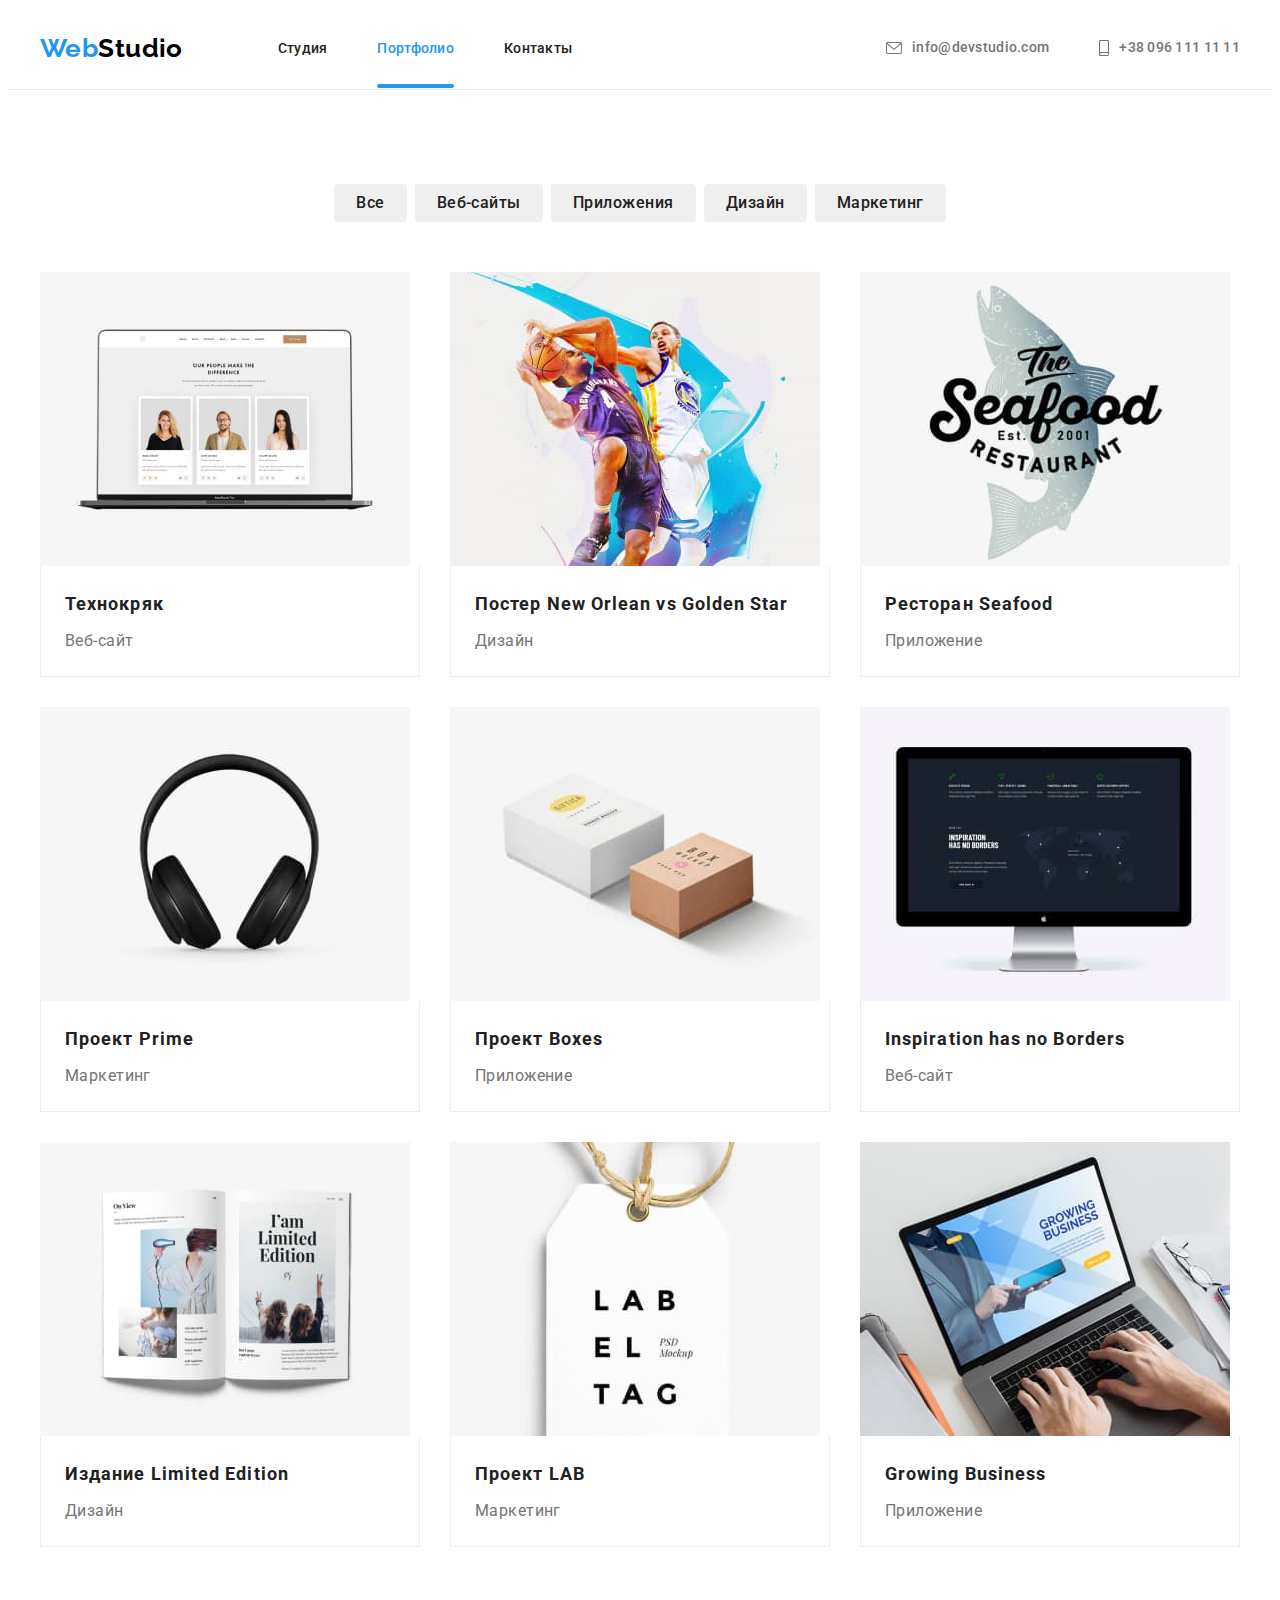
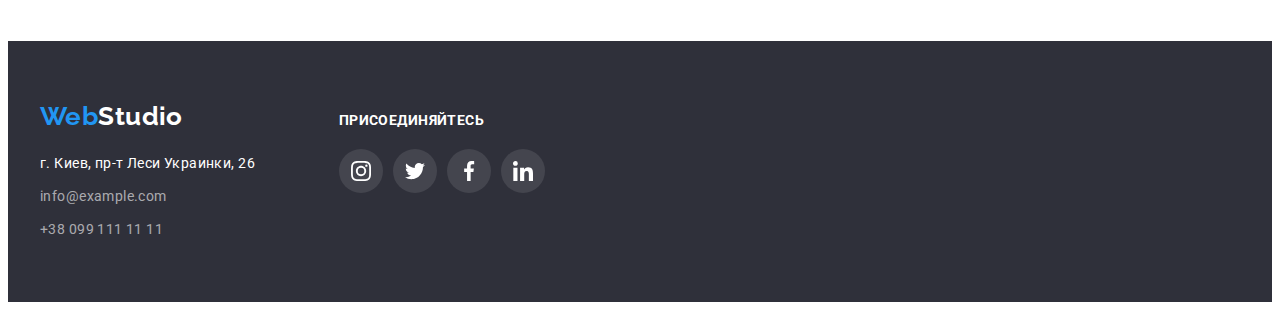
==== portfolio.html @ 1dd6fa7b "Initial commit" ====
<!DOCTYPE html>
<html lang="ru">
  <head>
    <meta charset="UTF-8" />
    <meta http-equiv="X-UA-Compatible" content="IE=edge" />
    <meta name="viewport" content="width=device-width, initial-scale=1.0" />
    <title>Портфолио</title>
    <link rel="preconnect" href="https://fonts.googleapis.com" />
    <link rel="preconnect" href="https://fonts.gstatic.com" crossorigin />
    <link
      href="https://fonts.googleapis.com/css2?family=Raleway:wght@700&family=Roboto:wght@400;500;700;900&display=swap"
      rel="stylesheet"
    />
    <link
      rel="stylesheet"
      href="https://cdnjs.cloudflare.com/ajax/libs/modern-normalize/1.1.0/modern-normalize.min.css"
      integrity="sha512-wpPYUAdjBVSE4KJnH1VR1HeZfpl1ub8YT/NKx4PuQ5NmX2tKuGu6U/JRp5y+Y8XG2tV+wKQpNHVUX03MfMFn9Q=="
      crossorigin="anonymous"
      referrerpolicy="no-referrer"
    />
    <!-- <link
      rel="stylesheet"
      href="https://cdnjs.cloudflare.com/ajax/libs/modern-normalize/1.1.0/modern-normalize.min.css"
    /> -->
    <link rel="stylesheet" href="./css/styles.css" />
  </head>
  <body>
    <!-- Header -->
    <header class="header">
      <div class="container flex-box">
        <!-- Навигация -->
        <nav class="main-nav">
          <a class="logo" href="./index.html"
            >Web<span class="logo-part">Studio</span></a
          >
          <ul class="nav-list">
            <li class="list-item">
              <a class="nav-link" href="./index.html">Студия</a>
            </li>
            <li class="list-item">
              <a class="nav-link current" href="./portfolio.html">Портфолио</a>
            </li>
            <li class="list-item"><a class="nav-link" href="">Контакты</a></li>
          </ul>
        </nav>
        <!-- Контакты -->
        <ul class="contacts">
          <li class="contacts-item">
            <a class="contacts-link" href="mailto:info@devstudio.com">
              <svg class="contacts-icon" width="16" height="12">
                <use href="./images/icons.svg#icon-envelope"></use>
              </svg>
              info@devstudio.com</a
            >
          </li>
          <li class="contacts-item">
            <a class="contacts-link" href="tel:+380961111111">
              <svg class="contacts-icon" width="10" height="16">
                <use href="./images/icons.svg#icon-smartphone"></use>
              </svg>
              +38 096 111 11 11</a
            >
          </li>
        </ul>
      </div>
    </header>
    <!-- Main -->
    <main>
      <!-- Проекты -->
      <section class="section projects">
        <div class="container">
          <h1 class="title">Проекты</h1>

          <!-- Фильтр  -->
          <ul class="filter">
            <li class="item">
              <button class="filter-button" type="button">Все</button>
            </li>
            <li class="item">
              <button class="filter-button" type="button">Веб-сайты</button>
            </li>
            <li class="item">
              <button class="filter-button" type="button">Приложения</button>
            </li>
            <li class="item">
              <button class="filter-button" type="button">Дизайн</button>
            </li>
            <li class="item">
              <button class="filter-button" type="button">Маркетинг</button>
            </li>
          </ul>

          <!-- Проекты -->
          <ul class="projects-list">
            <li class="item">
              <a class="projects-link" href="">
                <div class="thumb-wrap">
                  <img
                    class="no-gap"
                    src="./images/techno.jpg"
                    alt="Макет сайта Технокряк"
                    width="370"
                  />
                  <p class="details">
                    Ресурс предлагает комплексные предложения с разным уровнем
                    функционала и сервисов. Все это позволит посетителю получить
                    исчерпывающие сведения о компании или частном лице.
                  </p>
                </div>
                <div class="desc">
                  <h2 class="projects-name">Технокряк</h2>
                  <span class="projects-type">Веб-сайт</span>
                </div>
              </a>
            </li>
            <li class="item">
              <a class="projects-link" href=""
                ><div class="thumb-wrap">
                  <img
                    class="no-gap"
                    src="./images/new-orlean-vs-glden-star.jpg"
                    alt="Постер"
                    width="370"
                  />
                  <p class="details">
                    Ресурс предлагает комплексные предложения с разным уровнем
                    функционала и сервисов. Все это позволит посетителю получить
                    исчерпывающие сведения о компании или частном лице.
                  </p>
                </div>
                <div class="desc">
                  <h2 class="projects-name">
                    Постер New Orlean vs Golden Star
                  </h2>
                  <span class="projects-type">Дизайн</span>
                </div></a
              >
            </li>
            <li class="item">
              <a class="projects-link" href=""
                ><div class="thumb-wrap">
                  <img
                    class="no-gap"
                    src="./images/seafood-restaraunt.jpg"
                    alt="Логотип ресторана Seafood "
                    width="370"
                  />
                  <p class="details">
                    Ресурс предлагает комплексные предложения с разным уровнем
                    функционала и сервисов. Все это позволит посетителю получить
                    исчерпывающие сведения о компании или частном лице.
                  </p>
                </div>
                <div class="desc">
                  <h2 class="projects-name">Ресторан Seafood</h2>
                  <span class="projects-type">Приложение</span>
                </div></a
              >
            </li>
            <li class="item">
              <a class="projects-link" href=""
                ><div class="thumb-wrap">
                  <img
                    class="no-gap"
                    src="./images/prime-project.jpg"
                    alt="Логотип Prime"
                    width="370"
                  />
                  <p class="details">
                    Ресурс предлагает комплексные предложения с разным уровнем
                    функционала и сервисов. Все это позволит посетителю получить
                    исчерпывающие сведения о компании или частном лице.
                  </p>
                </div>
                <div class="desc">
                  <h2 class="projects-name">Проект Prime</h2>
                  <span class="projects-type">Маркетинг</span>
                </div></a
              >
            </li>
            <li class="item">
              <a class="projects-link" href=""
                ><div class="thumb-wrap">
                  <img
                    class="no-gap"
                    src="./images/boxes-project.jpg"
                    alt="Логотип Boxes"
                    width="370"
                  />
                  <p class="details">
                    Ресурс предлагает комплексные предложения с разным уровнем
                    функционала и сервисов. Все это позволит посетителю получить
                    исчерпывающие сведения о компании или частном лице.
                  </p>
                </div>
                <div class="desc">
                  <h2 class="projects-name">Проект Boxes</h2>
                  <span class="projects-type">Приложение</span>
                </div></a
              >
            </li>
            <li class="item">
              <a class="projects-link" href=""
                ><div class="thumb-wrap">
                  <img
                    class="no-gap"
                    src="./images/inspiration-no-borders.jpg"
                    alt="Макет сайта Inspiration has no Borders"
                    width="370"
                  />
                  <p class="details">
                    Ресурс предлагает комплексные предложения с разным уровнем
                    функционала и сервисов. Все это позволит посетителю получить
                    исчерпывающие сведения о компании или частном лице.
                  </p>
                </div>
                <div class="desc">
                  <h2 class="projects-name">Inspiration has no Borders</h2>
                  <span class="projects-type">Веб-сайт</span>
                </div></a
              >
            </li>
            <li class="item">
              <a class="projects-link" href=""
                ><div class="thumb-wrap">
                  <img
                    class="no-gap"
                    src="./images/publication-limited-edition.jpg"
                    alt="Журнал издания Limited Edition"
                    width="370"
                  />
                  <p class="details">
                    Ресурс предлагает комплексные предложения с разным уровнем
                    функционала и сервисов. Все это позволит посетителю получить
                    исчерпывающие сведения о компании или частном лице.
                  </p>
                </div>
                <div class="desc">
                  <h2 class="projects-name">Издание Limited Edition</h2>
                  <span class="projects-type">Дизайн</span>
                </div></a
              >
            </li>
            <li class="item">
              <a class="projects-link" href=""
                ><div class="thumb-wrap">
                  <img
                    class="no-gap"
                    src="./images/lab-project.jpg"
                    alt="Продукт LAB "
                    width="370"
                  />
                  <p class="details">
                    Ресурс предлагает комплексные предложения с разным уровнем
                    функционала и сервисов. Все это позволит посетителю получить
                    исчерпывающие сведения о компании или частном лице.
                  </p>
                </div>
                <div class="desc">
                  <h2 class="projects-name">Проект LAB</h2>
                  <span class="projects-type">Маркетинг</span>
                </div></a
              >
            </li>
            <li class="item">
              <a class="projects-link" href=""
                ><div class="thumb-wrap">
                  <img
                    class="no-gap"
                    src="./images/growing-business.jpg"
                    alt="Макет сайта Growing Business "
                    width="370"
                  />
                  <p class="details">
                    Ресурс предлагает комплексные предложения с разным уровнем
                    функционала и сервисов. Все это позволит посетителю получить
                    исчерпывающие сведения о компании или частном лице.
                  </p>
                </div>
                <div class="desc">
                  <h2 class="projects-name">Growing Business</h2>
                  <span class="projects-type">Приложение</span>
                </div></a
              >
            </li>
          </ul>
        </div>
      </section>
    </main>
    <!-- Footer -->
    <footer class="footer">
      <div class="container flex-footer">
        <div class="address">
          <a class="logo" href="./index.html"
            >Web<span class="logo-part">Studio</span></a
          >
          <address>
            <p class="physical-address">г. Киев, пр-т Леси Украинки, 26</p>
            <br />
            <a class="web-address" href="mailto:info@example.com"
              >info@example.com</a
            ><br />
            <a class="web-address" href="tel:+380991111111"
              >+38 099 111 11 11</a
            >
          </address>
        </div>
        <div class="subscribe">
          <b class="join">Присоединяйтесь</b>
          <ul class="social-list">
            <li class="item">
              <a
                class="social-link"
                href=""
                target="_blank"
                rel="noopener noreferrer"
              >
                <svg class="social-icon" width="20" height="20">
                  <use href="./images/icons.svg#icon-instagram"></use>
                </svg>
              </a>
            </li>
            <li class="item">
              <a
                class="social-link"
                href=""
                target="_blank"
                rel="noopener noreferrer"
              >
                <svg class="social-icon" width="20" height="20">
                  <use href="./images/icons.svg#icon-twitter"></use>
                </svg>
              </a>
            </li>
            <li class="item">
              <a
                class="social-link"
                href=""
                target="_blank"
                rel="noopener noreferrer"
              >
                <svg class="social-icon" width="20" height="20">
                  <use href="./images/icons.svg#icon-facebook"></use>
                </svg>
              </a>
            </li>
            <li class="item">
              <a
                class="social-link"
                href=""
                target="_blank"
                rel="noopener noreferrer"
              >
                <svg class="social-icon" width="20" height="20">
                  <use href="./images/icons.svg#icon-linkedin"></use>
                </svg>
              </a>
            </li>
          </ul>
        </div>
      </div>
    </footer>
  </body>
</html>
---- css/styles.css ----
/* Переменные */
:root {
  --background-color: #ffffff;
  --nav-link-color: #212121;
  --focus-color: #2196f3;
  --logo-color: #2196f3;
  --text-color: #757575;
  --title-color: #212121;
  --button-text-color: #212121;
}

/* основные стили */
body {
  background-color: var(--background-color);
  color: var(--text-color);
  font-family: Roboto, sans-serif;
  /* identical to box height, or 188% */
  font-size: 14px;
  line-height: 1.71;
  /* or 171% */
  letter-spacing: 0.03em;
}

.header {
  border-bottom: 1px solid #ececec;
}

/* контейнер */
.container {
  width: 1200px;
  margin-top: 0;
  margin-bottom: 0;
  margin-right: auto;
  margin-left: auto;
  padding-left: 15px;
  padding-right: 15px;

  /* outline: 2px solid tomato;  */
}

/* флексбокс */
.flex-box {
  display: flex;
  align-items: center;
}

/* флексбокс для навигации */
.main-nav {
  display: flex;
  align-items: center;

  /* outline: 2px solid green;  */
}

/* Оформление списков навигации и контактов */

.nav-list {
  display: flex;
  margin: 0;
  padding: 0;

  list-style: none;

  /* outline: 2px solid yellow;  */
}

/* лого первая часть */
.logo /* ,.logo:hover,.logo:focus  */ {
  margin-right: 95px;
  padding-top: 25px;
  padding-bottom: 25px;

  color: var(--logo-color);
  font-family: "Raleway", sans-serif;
  font-weight: 700;
  font-size: 26px;
  line-height: 1.19;
  /* identical to box height */
  text-decoration: none;

  /* outline: 2px solid blue;  */
}

/* Лого вторая часть */
.logo-part /* ,.logo-part:focus,.logo-part:hover */ {
  --logo-color: #000000;
  color: var(--logo-color);
}

/* отступ между ссылками навигцации */
.nav-list .list-item + .list-item {
  margin-left: 50px;
}

/* 
альтернтивный отступ между ссылками навигации

.nav-list .list-item:not(:last-child)  {
    margin-right: 50px;
} */

/* Ссылки навигации */
.nav-link {
  position: relative;
  padding-top: 32px;
  padding-bottom: 32px;

  color: var(--nav-link-color);
  font-weight: 500;
  line-height: 1.14;
  letter-spacing: 0.02em;
  text-decoration: none;

  transition: color 250ms cubic-bezier(0.4, 0, 0.2, 1);

  /* outline: 2px solid green;  */
}

.current.nav-link::after {
  content: '';
  position: absolute;
  left: 0;
  bottom: 0;
  width: 100%;
  height: 4px;
  background-color: #2196F3;
  border-radius: 2px;
}

/* Подсветка текущей страницы и наведения */
.current,
.nav-link:hover,
.nav-link:focus {
  color: var(--focus-color);
}

/* оформление контактов */

.contacts {
  display: flex;
  margin: 0;
  padding: 0;
  margin-left: auto;

  list-style: none;

  /* outline: 2px solid black;  */
}

.contacts-item {
  /* outline: 2px solid gold; */
}

.contacts-link {
  display: inline-flex;
  align-items: center;
  padding-top: 32px;
  padding-bottom: 32px;

  color: var(--text-color);
  font-weight: 500;
  line-height: 1.14;
  letter-spacing: 0.02em;
  text-decoration: none;

  transition: color 250ms cubic-bezier(0.4, 0, 0.2, 1);

  /* outline: 2px solid green;   */
}

/* отступ между контактами */
.contacts-item + .contacts-item {
  margin-left: 50px;
}

/* альтернтивный отступ между контактами */
/* .contacts-item:not(:last-child) {
    margin-right: 50px;
} */

.contacts-link:hover,
.contacts-link:focus {
  color: var(--focus-color);
}

.contacts-icon {
  margin-right: 10px;
  fill: currentColor;
}

/* Стилизация основы */

/* Секция герой */
.hero {
  max-width: 1600px;
  height: 600px;
  margin-left: auto;
  margin-right: auto;

  padding-top: 200px;
  padding-bottom: 200px;

  background-color: #c4c4c4;
  background-image: linear-gradient(
      to right,
      rgba(47, 48, 58, 0.4),
      rgba(47, 48, 58, 0.4)
    ),
    url(../images/hero.jpg);
  background-size: cover;
  background-repeat: no-repeat;
  background-position: center;

  /* outline: 2px solid black;  */
}

/* Оформления заголовка */
.hero-title {
  margin: 0;
  margin-bottom: 30px;

  /* background-color: #757575; временное значение */
  --title-color: #ffffff;
  color: var(--title-color);
  font-weight: 900;
  font-size: 44px;
  line-height: 1.36;
  /* or 136% */
  text-align: center;
  letter-spacing: 0.06em;
  text-transform: uppercase;

  /* outline: 2px solid black;  */
}

/* кнопка герой */
.hero-button {
  display: block;
  padding-top: 10px;
  padding-bottom: 10px;
  padding-right: 32px;
  padding-left: 32px;
  margin-right: auto;
  margin-left: auto;

  border: none;
  border-radius: 4px;

  --button-text-color: #ffffff;
  color: var(--button-text-color);
  background-color: var(--focus-color);
  font-size: 16px;
  font-weight: 700; /*????*/
  line-height: 1.8;
  /* identical to box height, or 188% */
  letter-spacing: 0.06em;
  cursor: pointer;

  box-shadow: 0px 4px 4px rgba(0, 0, 0, 0.15);

  transition: color 250ms cubic-bezier(0.4, 0, 0.2, 1), background-color 250ms cubic-bezier(0.4, 0, 0.2, 1);

  /* outline: 2px solid black;  */
}

.hero-button:hover,
.hero-button:focus {
  --button-text-color: #000000;
  color: var(--button-text-color);
  --focus-color: #ffffff;
  background-color: var(--focus-color);
}

.section {
  padding-top: 94px;
  padding-bottom: 94px;

  /* outline: 2px solid grey; */
}

/* Секция преимущества */
.benefits {
}

.benefits .icon-wrap {
  display: flex;
  height: 120px;
  margin-bottom: 30px;
  align-items: center;
  justify-content: center;

  background-color: #f5f4fa;
  border-radius: 4px;

  /* outline: 2px solid green; */
}

.benefits-icon {
}

/* Оформление заголовка преимуществ */
.benefits .title {
  display: none; /*временно*/
  margin: 0;

  color: var(--title-color);
  font-size: 36px;
  line-height: 1.16;
  text-align: center;

  /* outline: 2px solid green; */
}

/* оформление списка преимуществ */
.benefits .list {
  display: flex;
  margin: 0;
  padding: 0;

  list-style: none;

  /* outline: 2px solid yellow; */
}

.benefits .list-item {
  width: 270px;
}

.benefits .list-item + .list-item {
  margin-left: 30px;
}

/* оформление преимущества */
.benefits .list-title {
  margin: 0;
  margin-bottom: 10px;

  color: var(--title-color);
  font-style: normal;
  font-size: 14px;
  line-height: 1.14;
  text-transform: uppercase;

  /* outline: 2px solid blueviolet; */
}

.benefits .description {
  margin: 0;

  /* outline: 2px solid brown; */
}

/* секция услуги */
.services {
  padding-top: 0;
}

.services .title {
  margin: 0;
  margin-bottom: 50px;

  color: var(--title-color);
  font-size: 36px;
  line-height: 1.16;
  text-align: center;

  /* outline: 2px solid green; */
}

/* оформление списка услуг */
.services .list {
  display: flex;
  margin: 0;
  padding: 0;

  list-style: none;

  /* outline: 2px solid gold; */
}

.services .item + .item {
  margin-left: 30px;
}

.services .no-gap {
  display: block;

  /* outline: 2px solid firebrick; */
}

.services .link {
  position: relative;
  text-decoration: none;
}

.services .services-name {
  position:absolute;
  bottom: 0;
  left:0;
  width: 100%;
  margin:0;
  padding-top: 27px;
  padding-bottom: 27px;
  background-color: rgba(47, 48, 58, 0.8);

  font-size: inherit; 
  line-height: 1.14;
  text-align: center;
  letter-spacing: 0.03em;
  text-transform: uppercase;
  color: #ffffff;

}

/* секция команда */
.team.section {
  --background-color: #f5f4fa;
  background-color: var(--background-color);
}

.team .title {
  margin: 0;
  margin-bottom: 50px;

  color: var(--title-color);
  font-size: 36px;
  line-height: 1.16;
  text-align: center;

  /* outline: 2px solid green; */
}

/* оформление списка команды */
.team .list {
  display: flex;
  margin: 0;
  padding: 0;

  list-style: none;

  /* outline: 2px solid teal; */
}

.team .item {
  padding-bottom: 30px;
  --background-color: #ffffff;
  background-color: var(--background-color);

  box-shadow: 0px 1px 3px rgba(0, 0, 0, 0.12), 0px 1px 1px rgba(0, 0, 0, 0.14),
    0px 2px 1px rgba(0, 0, 0, 0.2);
  border-radius: 0px 0px 4px 4px;

  /* outline: 2px solid purple; */
}

.team .item + .item {
  margin-left: 30px;
}

.team .no-gap {
  display: block;
  margin-bottom: 30px;
}

/* офрормление сотрудника */
.team-member {
  margin: 0;
  margin-bottom: 10px;

  color: var(--title-color);
  font-weight: 500;
  font-size: 16px;
  line-height: 1.18;
  /* identical to box height */
  text-align: center;
}

/* оформление должности */
.position {
  margin: 0;
  margin-bottom: 16px;

  color: var(--text-color);
  font-size: 16px;
  line-height: 1.18;
  /* identical to box height */
  text-align: center;
}

.team .social-list {
  display: flex;
  list-style: none;
  margin: 0;
  padding: 0;
  justify-content: center;

  /* outline: 2px solid white; */
}

.team .social-item + .social-item {
  margin-left: 10px;
}

.team .social-link {
  display: inline-flex;
  width: 44px;
  height: 44px;
  align-items: center;
  justify-content: center;

  color: #afb1b8;
  background-color: #ffffff;

  /* border: 1px solid #afb1b8; */
  border-radius: 50%;

  text-decoration: none;

  transition: color 250ms cubic-bezier(0.4, 0, 0.2, 1), background-color 250ms cubic-bezier(0.4, 0, 0.2, 1);;
}

.team .social-link:focus,
.team .social-link:hover {
  color: #ffffff;
  background-color: var(--focus-color);
}

.team .social-icon {
  fill: currentColor;
}

.clients .title {
  margin: 0;
  margin-bottom: 50px;

  color: var(--title-color);
  font-size: 36px;
  line-height: 1.16;
  text-align: center;

  /* outline: 2px solid green; */
}

/* оформление списка клиентов */
.clients-list {
  display: flex;
  margin: 0;
  padding: 0;
  list-style: none;

  /* outline: 2px solid teal; */
}

.clients-list .link {
  display: inline-flex;
  width: 170px;
  height: 92px;
  align-items: center;
  justify-content: center;

  color: #afb1b8;

  border: 1px solid #afb1b8;
  border-radius: 4px;

  text-decoration: none;

  transition: color 250ms cubic-bezier(0.4, 0, 0.2, 1), border-color 250ms cubic-bezier(0.4, 0, 0.2, 1);

  /* outline: 2px solid black; */
}

.clients-list .item + .item {
  margin-left: 30px;
}

.clients-list .link:focus,
.clients-list .link:hover {
  color: var(--focus-color);
  border-color: var(--focus-color);
}

.clients-icon {
  fill: currentColor;
}

.projects .title {
  display: none;
  margin: 0;

  color: var(--title-color);
  font-size: 36px;
  line-height: 1.16;
  text-align: center;

  /* outline: 2px solid purple; */
}

/* оформление списка фильтра */
.filter {
  display: flex;
  justify-content: center;
  margin: 0;
  padding: 0;
  margin-bottom: 50px;

  list-style: none;

  /* outline: 2px solid orange; */
}

/* оформление кнопок фильтра */
.filter-button {
  padding-top: 6px;
  padding-bottom: 6px;
  padding-right: 22px;
  padding-left: 22px;

  color: var(--button-text-color);
  font-family: "Roboto";
  font-weight: 500;
  font-size: 16px;
  line-height: 1.62;
  /* identical to box height, or 162% */
  letter-spacing: 0.03em;
  cursor: pointer;

  border: none;
  border-radius: 4px;

  transition: color 250ms cubic-bezier(0.4, 0, 0.2, 1), background-color 250ms cubic-bezier(0.4, 0, 0.2, 1), box-shadow 250ms cubic-bezier(0.4, 0, 0.2, 1) ;
}

.filter .item:not(:last-child) {
  margin-right: 8px;
}

.filter-button:hover,
.filter-button:focus {
  --text-color: #ffffff;
  color: var(--text-color);
  background-color: var(--focus-color);

  box-shadow: 0px 3px 1px rgba(0, 0, 0, 0.1), 0px 1px 2px rgba(0, 0, 0, 0.08),
    0px 2px 2px rgba(0, 0, 0, 0.12);
}

/* оформление списка проектов */
.projects-list {
  display: flex;
  flex-wrap: wrap;
  margin: 0;
  padding: 0;

  list-style: none;

  /* outline: 2px solid green; */
}

.projects-list .item {
  width: calc((100% - 60px) / 3);
  margin-right: 30px;
  margin-bottom: 30px;

  transition: box-shadow 250ms cubic-bezier(0.4, 0, 0.2, 1);

  /* outline: 2px solid red; */
}

.projects-list .item:hover,
.projects-list .item:focus {
  box-shadow: 0px 1px 1px rgba(0, 0, 0, 0.12), 0px 4px 4px rgba(0, 0, 0, 0.06),
    1px 4px 6px rgba(0, 0, 0, 0.16);
}

.projects-list .item:nth-child(3n) {
  margin-right: 0;
}

.projects-list .item:nth-child(n + 7) {
  margin-bottom: 0;
}

.projects-list .no-gap {
  display: block;
}

/* оформление карточки проекта */
.projects-link {
  text-decoration: none;
}

.thumb-wrap {
  position: relative;
  overflow: hidden;
}

.projects-list .details {
  position: absolute;
  left: 0;
  top: 0;

  margin: 0;
  padding-top: 63px;
  padding-bottom: 63px;
  padding-right: 24px;
  padding-left: 24px;
  font-size: 18px;
  line-height: 1.56;
  letter-spacing: 0.03em;

  background-color: rgba(33, 150, 243, 0.9);  
  color: #ffffff;

  transform: translateY(100%);
  transition: transform 250ms cubic-bezier(0.4, 0, 0.2, 1);
}

.projects-list .item:hover .details, 
.projects-link:focus .details {
  transform: translateY(0%);
} 

.projects-list .desc {
  padding-top: 20px;
  padding-bottom: 20px;
  padding-right: 24px;
  padding-left: 24px;

  border-right: 1px solid #eeeeee;
  border-bottom: 1px solid #eeeeee;
  border-left: 1px solid #eeeeee;

  /* outline: 2px solid orange; */
}
/* офрмление названия проекта */
.projects-name {
  margin: 0;
  margin-bottom: 4px;

  color: var(--title-color);
  font-size: 18px;
  line-height: 2;
  /* identical to box height, or 200% */
  letter-spacing: 0.06em;

  transition: color 250ms cubic-bezier(0.4, 0, 0.2, 1);
}

/* оформление типа проекта */
.projects-type {
  color: var(--text-color);
  font-size: 16px;
  line-height: 1.88;
  /* identical to box height, or 188% */

  /* outline: 2px solid orange; */
}

/* оформление сотостояния карточки проекта */
.projects-name:active,
.projects-name:hover,
.projects-name:focus,
.projects-type:active,
.projects-type:hover,
.projects-type:focus {
  color: var(--focus-color);
}

/* footer style */

/* меняем цвет заливки, тк лого белый и текст белый */
.footer {
  padding-top: 60px;
  padding-bottom: 60px;

  --background-color: #2f303a;
  background-color: var(--background-color);
}

.flex-footer {
  display: flex;
  align-items: baseline;
}

.footer .logo {
  display: inline-block; /*!!!!!!*/
  margin: 0;
  margin-right: 156px;

  margin-bottom: 20px;
  padding: 0;
  /* padding-top: 25px;
    padding-bottom: 25px; */
}

.footer .logo-part {
  --logo-color: #ffffff;
  color: var(--logo-color);
}

.physical-address {
  display: inline-block;

  margin: 0;
  margin-bottom: 9px;

  --text-color: #ffffff;
  color: var(--text-color);
  font-style: normal;

  /* outline: 2px solid green;  */
}

.web-address {
  display: inline-block;
  /*!!!!!!*/
  color: rgba(255, 255, 255, 0.6);
  font-style: normal;
  text-decoration: none;

  /* outline: 2px solid white; */

  transition: color 250ms cubic-bezier(0.4, 0, 0.2, 1);
}

.web-address:not(:last-child) {
  margin-bottom: 9px;
}

.web-address:hover,
.web-address:focus {
  color: var(--focus-color);
}

.join {
  display: inline-block;
  margin-bottom: 20px;
  line-height: 1.14;
  text-transform: uppercase;
  --text-color: #ffffff;
  color: var(--text-color);

  /* outline: 2px solid white; */
}

.subscribe .social-list {
  display: flex;
  list-style: none;
  margin: 0;
  padding: 0;

  /* outline: 2px solid white; */
}

.subscribe .item + .item {
  margin-left: 10px;
}

.subscribe .social-link {
  display: inline-flex;
  width: 44px;
  height: 44px;
  align-items: center;
  justify-content: center;

  /* color: #afb1b8; */
  background-color: rgba(255, 255, 255, 0.1);

  /* border: 1px solid #afb1b8; */
  border-radius: 50%;

  text-decoration: none;

  transition: color 250ms cubic-bezier(0.4, 0, 0.2, 1), background-color 250ms cubic-bezier(0.4, 0, 0.2, 1);
}

.subscribe .social-link:focus,
.subscribe .social-link:hover {
  color: var(--focus-color);
  background-color: var(--focus-color);
}

.subscribe .social-icon {
  fill: #ffffff;
}

.back-drop {
  position: fixed;
  top: 0;
  left: 0;
  width: 100%;
  height: 100%;
  background-color: rgba(0, 0, 0, 0.2);

  opacity: 1;

  transition: opacity 250ms cubic-bezier(0.4, 0, 0.2, 1);
}

.back-drop.is-hidden {
  opacity: 0;
  pointer-events: none;
  /* visibility: hidden; */
}

.back-drop.is-hidden .modal {
  transform: translate(-50%, -50%) scale(1.5);

  
  
}

.modal {
  position: absolute;
  top: 50%;
  left: 50%;

  width: 528px;
  height: 581px;
  padding: 15px;

  transform: translate(-50%, -50%) scale(1) rotate(5turn);

  transition: transform 250ms cubic-bezier(0.4, 0, 0.2, 1);

  background-color: #ffffff;
 
  box-shadow: 0px 1px 3px rgba(0, 0, 0, 0.12), 0px 1px 1px rgba(0, 0, 0, 0.14), 0px 2px 1px rgba(0, 0, 0, 0.2);
  border-radius: 4px;
}

.modal .close-button {
  position: absolute;
  top: 0;
  right: 0;
  height: 30px;
  width: 30px;
  background-color: #FFFFFF;
  border: 1px solid rgba(0, 0, 0, 0.1);
  border-radius: 50%;

  transform: translate(-8px, 8px);
}
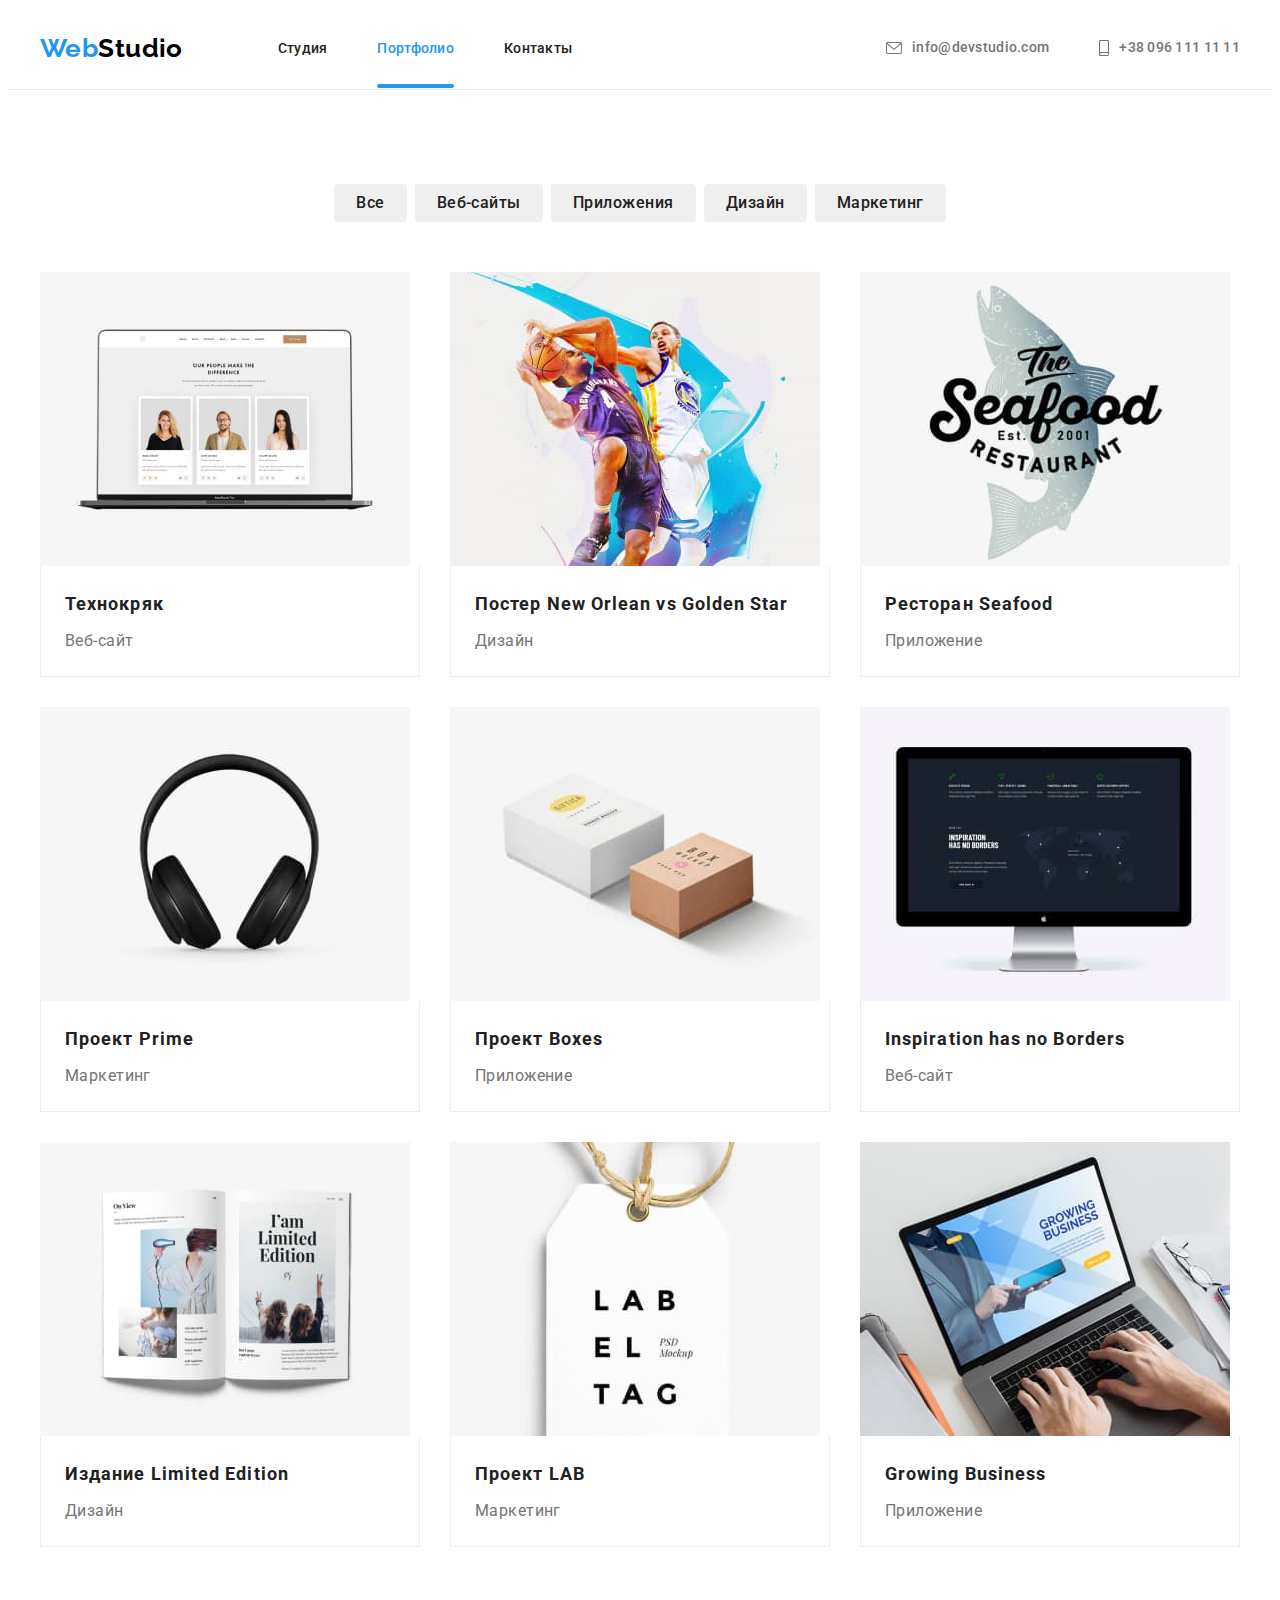
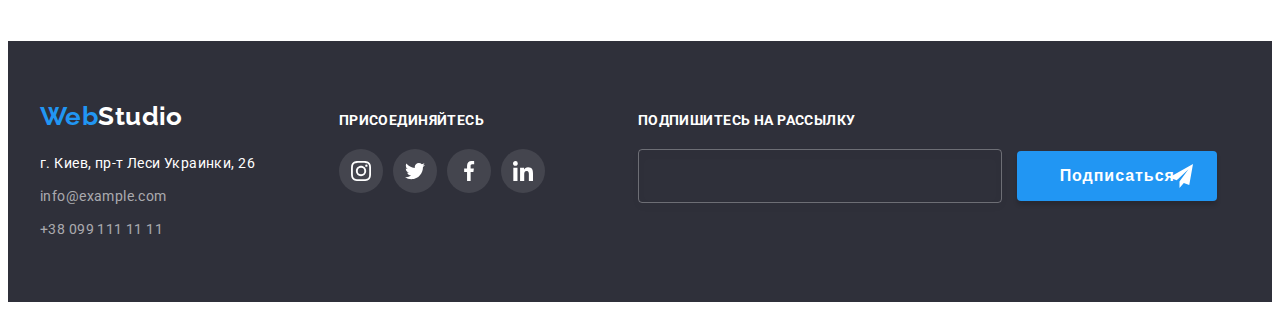
==== commit 2782ba12: "in process" ====
--- a/portfolio.html
+++ b/portfolio.html
@@ -69,7 +69,7 @@
       <!-- Проекты -->
       <section class="section projects">
         <div class="container">
-          <h1 class="title">Проекты</h1>
+          <h1 class="title visually-hidden">Проекты</h1>
 
           <!-- Фильтр  -->
           <ul class="filter">
@@ -358,7 +358,36 @@
             </li>
           </ul>
         </div>
+        <div class="subscription">
+          <b class="join">Подпишитесь на рассылку</b>
+          <form class="js-speaker-form">
+            <label for="email"></label>
+            <input class="email-input" type="email" name="email" id="email" />
+            <button class="subscribe-button" type="submit">
+              Подписаться
+              <svg class="send-icon" width="24" height="24">
+                <use href="./images/icons.svg#icon-send"></use>
+              </svg>
+            </button>
+          </form>
+        </div>
       </div>
     </footer>
+
+    <script>
+      (() => {
+        document
+          .querySelector(".js-speaker-form")
+          .addEventListener("submit", (e) => {
+            e.preventDefault();
+
+            new FormData(e.currentTarget).forEach((value, name) =>
+              console.log(`${name}: ${value}`)
+            );
+
+            e.currentTarget.reset();
+          });
+      })();
+    </script>
   </body>
 </html>
--- a/css/styles.css
+++ b/css/styles.css
@@ -21,6 +21,20 @@
   letter-spacing: 0.03em;
 }
 
+.visually-hidden {
+  position: absolute;
+  width: 1px;
+  height: 1px;
+  margin: -1px;
+  border: 0;
+  padding: 0;
+
+  white-space: nowrap;
+  clip-path: inset(100%);
+  clip: rect(0 0 0 0);
+  overflow: hidden;
+}
+
 .header {
   border-bottom: 1px solid #ececec;
 }
@@ -300,7 +314,7 @@
 
 /* Оформление заголовка преимуществ */
 .benefits .title {
-  display: none; /*временно*/
+  
   margin: 0;
 
   color: var(--title-color);
@@ -585,7 +599,7 @@
 }
 
 .projects .title {
-  display: none;
+
   margin: 0;
 
   color: var(--title-color);
@@ -844,6 +858,11 @@
   /* outline: 2px solid white; */
 }
 
+.subscribe {
+  margin-right: 93px;
+  /* outline: 2px solid white; */
+}
+
 .subscribe .social-list {
   display: flex;
   list-style: none;
@@ -883,6 +902,65 @@
 
 .subscribe .social-icon {
   fill: #ffffff;
+}
+
+.subscription {
+
+}
+
+/* .flex-subscription {
+  display: flex;
+  flex-direction: column;
+} */
+
+.subscribe-button {
+  /* display: flex; */
+  /* align-items: center; */
+  position: relative;
+  width: 200px;
+  height: 50px;
+  padding: 0;
+
+  cursor: pointer;
+  
+
+
+  font-size: 16px;
+  line-height: 1.88;
+  /* identical to box height, or 188% */
+  
+  /* display: flex; */
+  /* align-items: center; */
+  text-align: center;
+  letter-spacing: 0.06em;
+  font-weight: 700;
+  background-color: #2196F3;
+  color: #FFFFFF;
+  border: none;
+  box-shadow: 0px 4px 4px rgba(0, 0, 0, 0.15);
+  border-radius: 4px;
+  
+
+}
+
+.email-input {
+  margin-right: 12px;
+  width: 358px;
+  height: 50px;
+  border: 1px solid rgba(255, 255, 255, 0.3);
+  filter: drop-shadow(0px 4px 4px rgba(0, 0, 0, 0.15));
+  border-radius: 4px;
+  background-color: transparent;
+  color: #FFFFFF;
+
+}
+
+.send-icon {
+  position: absolute;
+  top: 50%;
+  right: 0;
+  fill: currentColor;
+  transform: translateX(-100%) translateY(-50%);
 }
 
 .back-drop {
@@ -916,9 +994,11 @@
   top: 50%;
   left: 50%;
 
+  padding: 40px;
+
   width: 528px;
-  height: 581px;
-  padding: 15px;
+  
+
 
   transform: translate(-50%, -50%) scale(1) rotate(5turn);
 
@@ -930,17 +1010,37 @@
   border-radius: 4px;
 }
 
+.input {
+  width: 448px;
+}
+
 .modal .close-button {
   position: absolute;
+  display: block;
   top: 0;
   right: 0;
   height: 30px;
   width: 30px;
+  padding: 5px; /*????*/
+
   background-color: #FFFFFF;
   border: 1px solid rgba(0, 0, 0, 0.1);
   border-radius: 50%;
 
   transform: translate(-8px, 8px);
-}
-
-
+  transition: color 250ms cubic-bezier(0.4, 0, 0.2, 1), border-color 250ms cubic-bezier(0.4, 0, 0.2, 1);
+}
+
+.modal .close-button:hover,.modal .close-button:hover {
+  color: var(--focus-color);
+  border: 1px solid var(--focus-color) ;
+  cursor: pointer;
+  
+
+}
+
+.close-icon {
+  fill: currentColor;
+  /* outline: 1px solid black; */
+}
+
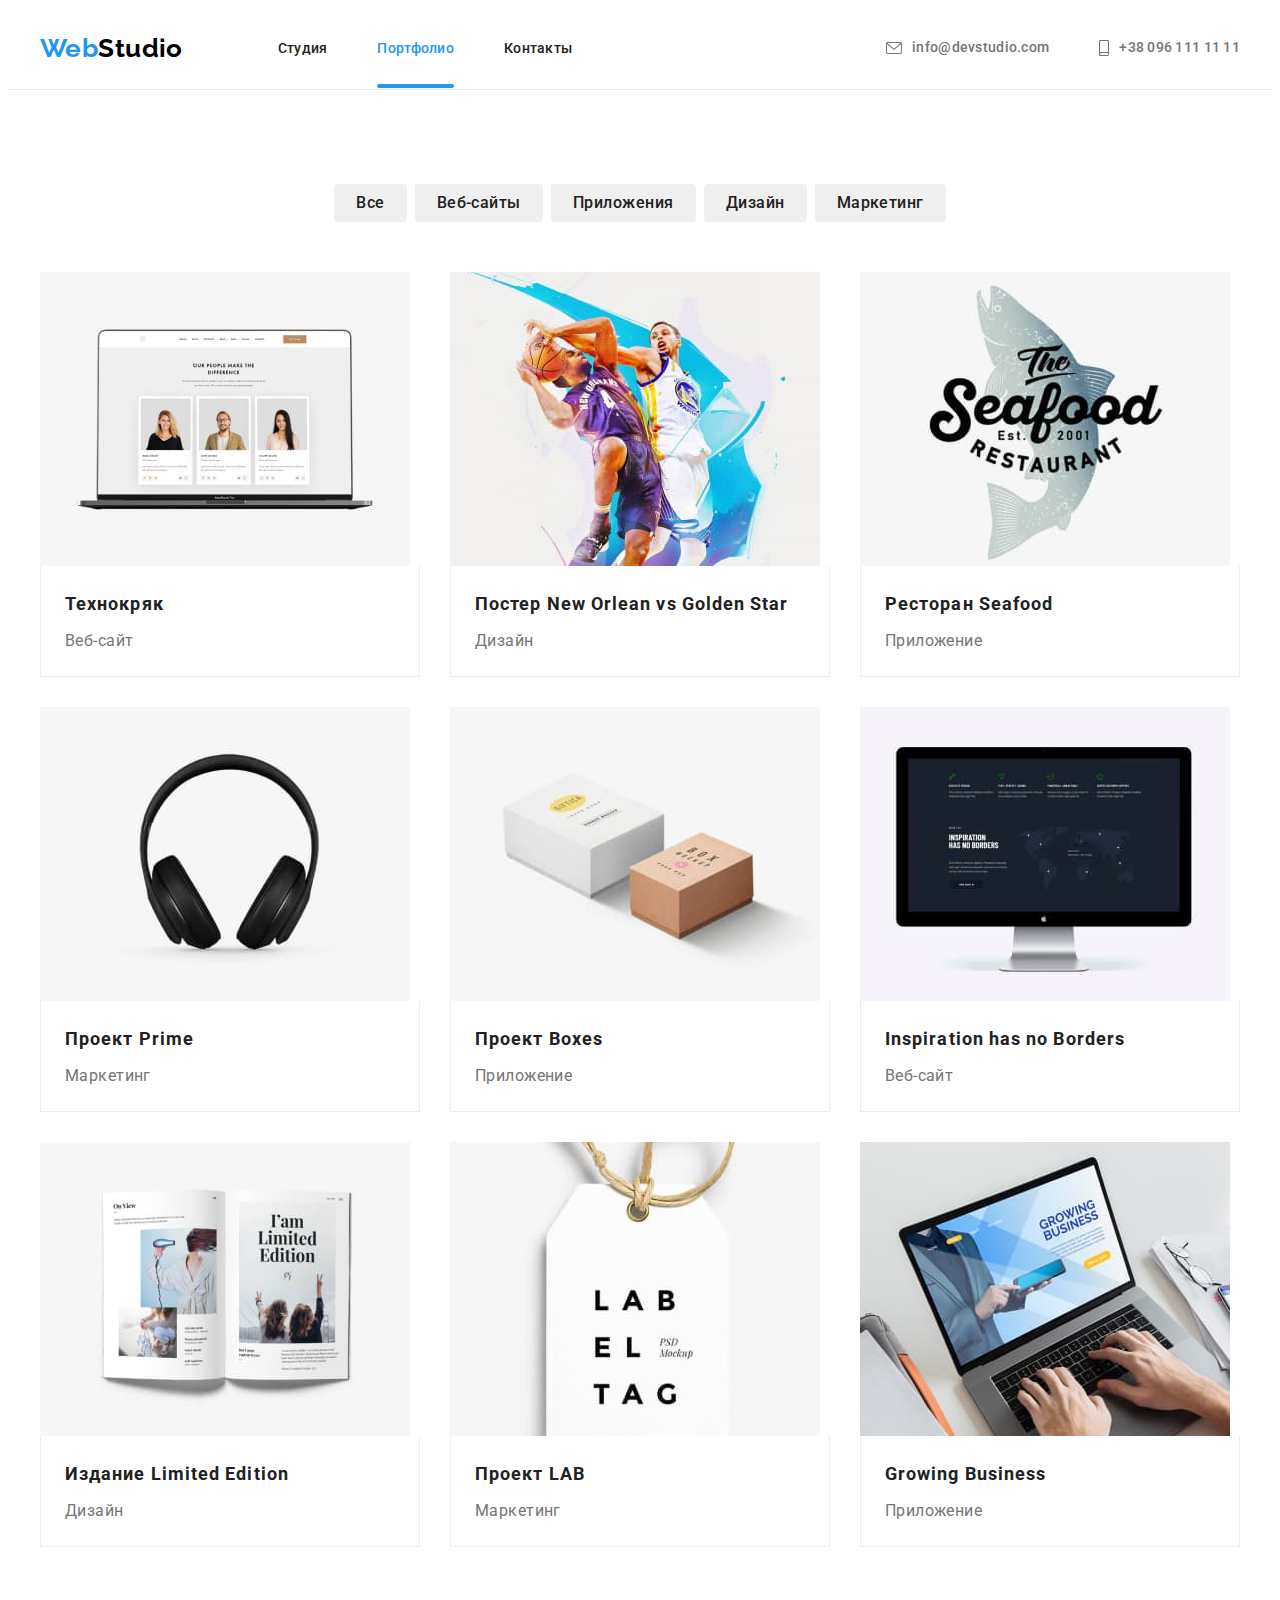
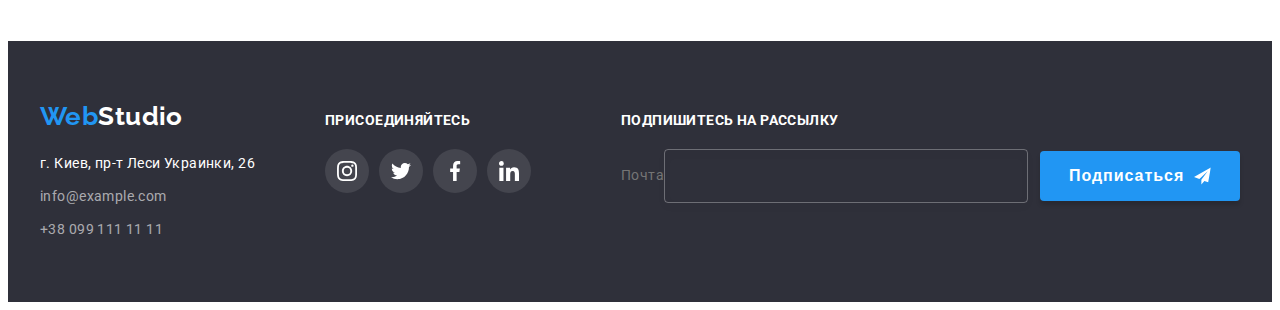
==== commit 6d9b586d: "fixed footer" ====
--- a/portfolio.html
+++ b/portfolio.html
@@ -361,33 +361,21 @@
         <div class="subscription">
           <b class="join">Подпишитесь на рассылку</b>
           <form class="js-speaker-form">
-            <label for="email"></label>
-            <input class="email-input" type="email" name="email" id="email" />
-            <button class="subscribe-button" type="submit">
-              Подписаться
-              <svg class="send-icon" width="24" height="24">
-                <use href="./images/icons.svg#icon-send"></use>
-              </svg>
-            </button>
+            <div class="flex-cont">
+              <label for="email">Почта</label>
+              <input class="email-input" type="email" name="email" id="email" />
+              <button class="subscribe-button" type="submit">
+                Подписаться
+                <svg class="send-icon" width="24" height="24">
+                  <use href="./images/icons.svg#icon-send"></use>
+                </svg>
+              </button>
+            </div>
           </form>
         </div>
       </div>
     </footer>
 
-    <script>
-      (() => {
-        document
-          .querySelector(".js-speaker-form")
-          .addEventListener("submit", (e) => {
-            e.preventDefault();
-
-            new FormData(e.currentTarget).forEach((value, name) =>
-              console.log(`${name}: ${value}`)
-            );
-
-            e.currentTarget.reset();
-          });
-      })();
-    </script>
+    <script src="./js/subscription.js"></script>
   </body>
 </html>
--- a/css/styles.css
+++ b/css/styles.css
@@ -797,10 +797,16 @@
   align-items: baseline;
 }
 
+
+.address {
+  margin-right: 70px;
+  /* outline: 1px solid white; */
+}
+
 .footer .logo {
   display: inline-block; /*!!!!!!*/
   margin: 0;
-  margin-right: 156px;
+  /* margin-right: 156px; */
 
   margin-bottom: 20px;
   padding: 0;
@@ -859,7 +865,7 @@
 }
 
 .subscribe {
-  margin-right: 93px;
+  /* margin-right: 93px; */
   /* outline: 2px solid white; */
 }
 
@@ -905,6 +911,7 @@
 }
 
 .subscription {
+   margin-left: auto;
 
 }
 
@@ -913,13 +920,22 @@
   flex-direction: column;
 } */
 
+.flex-cont{
+  display:flex;
+  align-items: center;
+  
+}
+
 .subscribe-button {
-  /* display: flex; */
-  /* align-items: center; */
-  position: relative;
+  display: flex; 
+  align-items: center;
+  /* position: relative; */
+  /* display: block; */
   width: 200px;
   height: 50px;
   padding: 0;
+  margin: 0;
+  padding: 10px 29px;
 
   cursor: pointer;
   
@@ -944,6 +960,8 @@
 }
 
 .email-input {
+  /* display: block; */
+  margin: 0;
   margin-right: 12px;
   width: 358px;
   height: 50px;
@@ -956,11 +974,12 @@
 }
 
 .send-icon {
-  position: absolute;
-  top: 50%;
-  right: 0;
+  /* position: absolute; */
+  /* top: 50%; */
+  /* right: 0; */
   fill: currentColor;
-  transform: translateX(-100%) translateY(-50%);
+  margin-left: 10px;
+  /* transform: translateX(-75%) translateY(-50%); */
 }
 
 .back-drop {
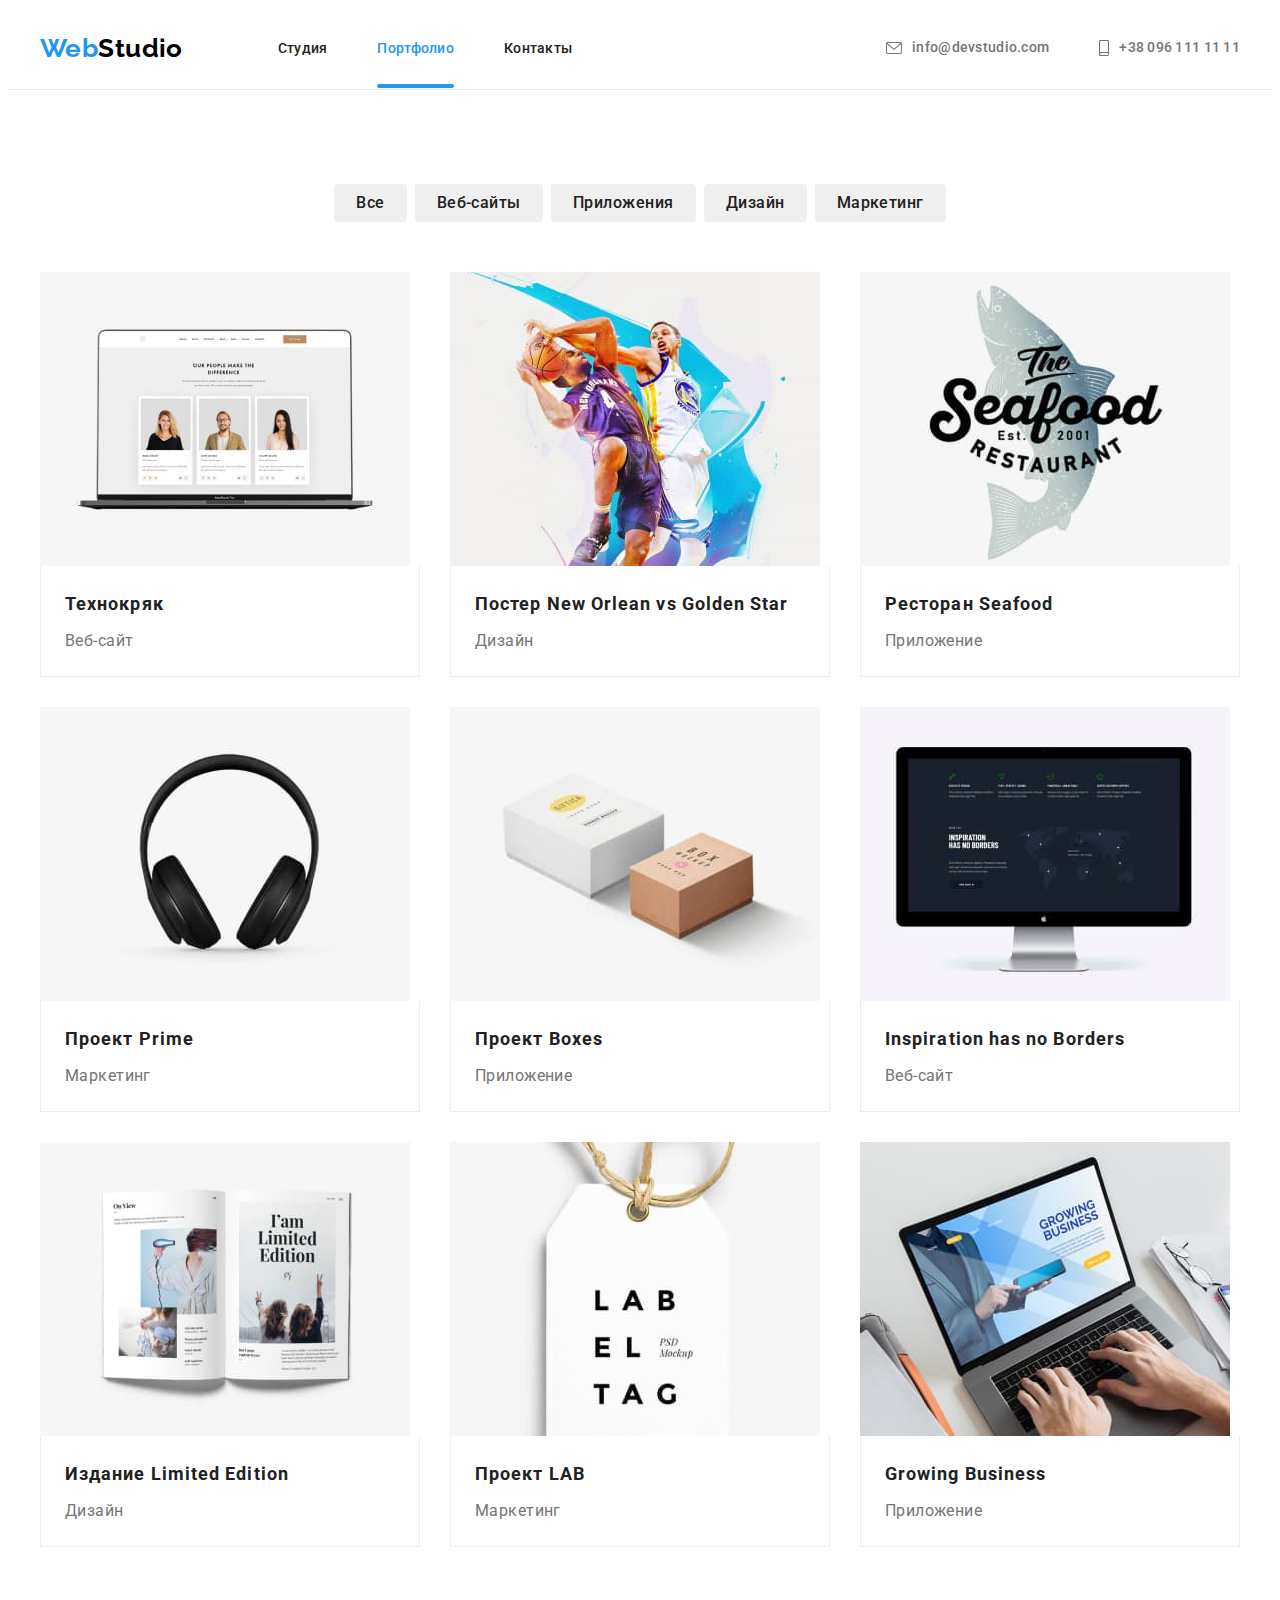
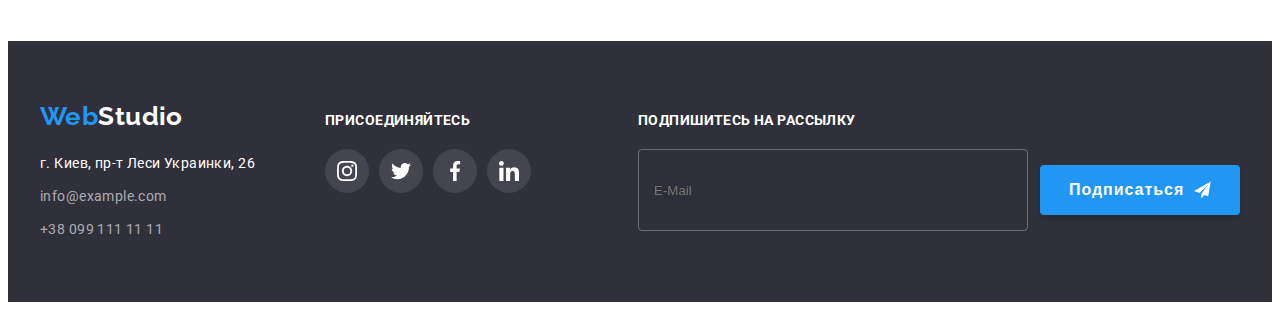
==== commit 985c8af7: "fixed" ====
--- a/portfolio.html
+++ b/portfolio.html
@@ -362,8 +362,16 @@
           <b class="join">Подпишитесь на рассылку</b>
           <form class="js-speaker-form">
             <div class="flex-cont">
-              <label for="email">Почта</label>
-              <input class="email-input" type="email" name="email" id="email" />
+              <label class="email-label visually-hidden" for="email"
+                >Почта</label
+              >
+              <input
+                class="email-input"
+                type="email"
+                name="email"
+                id="email"
+                placeholder="E-Mail"
+              />
               <button class="subscribe-button" type="submit">
                 Подписаться
                 <svg class="send-icon" width="24" height="24">
--- a/css/styles.css
+++ b/css/styles.css
@@ -131,13 +131,13 @@
 }
 
 .current.nav-link::after {
-  content: '';
+  content: "";
   position: absolute;
   left: 0;
   bottom: 0;
   width: 100%;
   height: 4px;
-  background-color: #2196F3;
+  background-color: #2196f3;
   border-radius: 2px;
 }
 
@@ -272,7 +272,8 @@
 
   box-shadow: 0px 4px 4px rgba(0, 0, 0, 0.15);
 
-  transition: color 250ms cubic-bezier(0.4, 0, 0.2, 1), background-color 250ms cubic-bezier(0.4, 0, 0.2, 1);
+  transition: color 250ms cubic-bezier(0.4, 0, 0.2, 1),
+    background-color 250ms cubic-bezier(0.4, 0, 0.2, 1);
 
   /* outline: 2px solid black;  */
 }
@@ -314,7 +315,6 @@
 
 /* Оформление заголовка преимуществ */
 .benefits .title {
-  
   margin: 0;
 
   color: var(--title-color);
@@ -408,22 +408,21 @@
 }
 
 .services .services-name {
-  position:absolute;
+  position: absolute;
   bottom: 0;
-  left:0;
+  left: 0;
   width: 100%;
-  margin:0;
+  margin: 0;
   padding-top: 27px;
   padding-bottom: 27px;
   background-color: rgba(47, 48, 58, 0.8);
 
-  font-size: inherit; 
+  font-size: inherit;
   line-height: 1.14;
   text-align: center;
   letter-spacing: 0.03em;
   text-transform: uppercase;
   color: #ffffff;
-
 }
 
 /* секция команда */
@@ -530,7 +529,8 @@
 
   text-decoration: none;
 
-  transition: color 250ms cubic-bezier(0.4, 0, 0.2, 1), background-color 250ms cubic-bezier(0.4, 0, 0.2, 1);;
+  transition: color 250ms cubic-bezier(0.4, 0, 0.2, 1),
+    background-color 250ms cubic-bezier(0.4, 0, 0.2, 1);
 }
 
 .team .social-link:focus,
@@ -579,7 +579,8 @@
 
   text-decoration: none;
 
-  transition: color 250ms cubic-bezier(0.4, 0, 0.2, 1), border-color 250ms cubic-bezier(0.4, 0, 0.2, 1);
+  transition: color 250ms cubic-bezier(0.4, 0, 0.2, 1),
+    border-color 250ms cubic-bezier(0.4, 0, 0.2, 1);
 
   /* outline: 2px solid black; */
 }
@@ -599,7 +600,6 @@
 }
 
 .projects .title {
-
   margin: 0;
 
   color: var(--title-color);
@@ -642,7 +642,9 @@
   border: none;
   border-radius: 4px;
 
-  transition: color 250ms cubic-bezier(0.4, 0, 0.2, 1), background-color 250ms cubic-bezier(0.4, 0, 0.2, 1), box-shadow 250ms cubic-bezier(0.4, 0, 0.2, 1) ;
+  transition: color 250ms cubic-bezier(0.4, 0, 0.2, 1),
+    background-color 250ms cubic-bezier(0.4, 0, 0.2, 1),
+    box-shadow 250ms cubic-bezier(0.4, 0, 0.2, 1);
 }
 
 .filter .item:not(:last-child) {
@@ -723,17 +725,17 @@
   line-height: 1.56;
   letter-spacing: 0.03em;
 
-  background-color: rgba(33, 150, 243, 0.9);  
+  background-color: rgba(33, 150, 243, 0.9);
   color: #ffffff;
 
   transform: translateY(100%);
   transition: transform 250ms cubic-bezier(0.4, 0, 0.2, 1);
 }
 
-.projects-list .item:hover .details, 
+.projects-list .item:hover .details,
 .projects-link:focus .details {
   transform: translateY(0%);
-} 
+}
 
 .projects-list .desc {
   padding-top: 20px;
@@ -797,7 +799,6 @@
   align-items: baseline;
 }
 
-
 .address {
   margin-right: 70px;
   /* outline: 1px solid white; */
@@ -897,7 +898,8 @@
 
   text-decoration: none;
 
-  transition: color 250ms cubic-bezier(0.4, 0, 0.2, 1), background-color 250ms cubic-bezier(0.4, 0, 0.2, 1);
+  transition: color 250ms cubic-bezier(0.4, 0, 0.2, 1),
+    background-color 250ms cubic-bezier(0.4, 0, 0.2, 1);
 }
 
 .subscribe .social-link:focus,
@@ -911,8 +913,7 @@
 }
 
 .subscription {
-   margin-left: auto;
-
+  margin-left: auto;
 }
 
 /* .flex-subscription {
@@ -920,14 +921,13 @@
   flex-direction: column;
 } */
 
-.flex-cont{
-  display:flex;
+.flex-cont {
+  display: flex;
   align-items: center;
-  
 }
 
 .subscribe-button {
-  display: flex; 
+  display: flex;
   align-items: center;
   /* position: relative; */
   /* display: block; */
@@ -938,39 +938,54 @@
   padding: 10px 29px;
 
   cursor: pointer;
-  
-
 
   font-size: 16px;
   line-height: 1.88;
   /* identical to box height, or 188% */
-  
+
   /* display: flex; */
   /* align-items: center; */
   text-align: center;
   letter-spacing: 0.06em;
   font-weight: 700;
-  background-color: #2196F3;
-  color: #FFFFFF;
+  background-color: #2196f3;
+  color: #ffffff;
   border: none;
   box-shadow: 0px 4px 4px rgba(0, 0, 0, 0.15);
   border-radius: 4px;
-  
-
+
+  transition: color 250ms cubic-bezier(0.4, 0, 0.2, 1),
+    background-color 250ms cubic-bezier(0.4, 0, 0.2, 1);
+}
+
+.subscribe-button:hover,
+.subscribe-button:focus {
+  color: #2196f3;
+  background-color: #ffffff;
 }
 
 .email-input {
   /* display: block; */
   margin: 0;
   margin-right: 12px;
+  padding-top: 15px;
+  padding-bottom: 15px;
+  padding-left: 15px;
+  padding-right: 15px;
   width: 358px;
   height: 50px;
   border: 1px solid rgba(255, 255, 255, 0.3);
   filter: drop-shadow(0px 4px 4px rgba(0, 0, 0, 0.15));
   border-radius: 4px;
   background-color: transparent;
-  color: #FFFFFF;
-
+  color: #ffffff;
+
+  transition: border-color 250ms cubic-bezier(0.4, 0, 0.2, 1);
+}
+
+.email-input:focus,
+.email-input:hover {
+  border-color: var(--focus-color);
 }
 
 .send-icon {
@@ -1003,9 +1018,6 @@
 
 .back-drop.is-hidden .modal {
   transform: translate(-50%, -50%) scale(1.5);
-
-  
-  
 }
 
 .modal {
@@ -1016,21 +1028,16 @@
   padding: 40px;
 
   width: 528px;
-  
-
 
   transform: translate(-50%, -50%) scale(1) rotate(5turn);
 
   transition: transform 250ms cubic-bezier(0.4, 0, 0.2, 1);
 
   background-color: #ffffff;
- 
-  box-shadow: 0px 1px 3px rgba(0, 0, 0, 0.12), 0px 1px 1px rgba(0, 0, 0, 0.14), 0px 2px 1px rgba(0, 0, 0, 0.2);
+
+  box-shadow: 0px 1px 3px rgba(0, 0, 0, 0.12), 0px 1px 1px rgba(0, 0, 0, 0.14),
+    0px 2px 1px rgba(0, 0, 0, 0.2);
   border-radius: 4px;
-}
-
-.input {
-  width: 448px;
 }
 
 .modal .close-button {
@@ -1042,20 +1049,20 @@
   width: 30px;
   padding: 5px; /*????*/
 
-  background-color: #FFFFFF;
+  background-color: #ffffff;
   border: 1px solid rgba(0, 0, 0, 0.1);
   border-radius: 50%;
 
   transform: translate(-8px, 8px);
-  transition: color 250ms cubic-bezier(0.4, 0, 0.2, 1), border-color 250ms cubic-bezier(0.4, 0, 0.2, 1);
-}
-
-.modal .close-button:hover,.modal .close-button:hover {
+  transition: color 250ms cubic-bezier(0.4, 0, 0.2, 1),
+    border-color 250ms cubic-bezier(0.4, 0, 0.2, 1);
+}
+
+.modal .close-button:hover,
+.modal .close-button:hover {
   color: var(--focus-color);
-  border: 1px solid var(--focus-color) ;
+  border: 1px solid var(--focus-color);
   cursor: pointer;
-  
-
 }
 
 .close-icon {
@@ -1063,3 +1070,146 @@
   /* outline: 1px solid black; */
 }
 
+.modal .appeal {
+  margin: 0;
+  margin-bottom: 12px;
+  font-weight: 700;
+  font-size: 20px;
+  line-height: 1.15;
+  text-align: center;
+  color: var(--title-color);
+}
+
+.modal .label {
+  display: block;
+  margin-bottom: 4px;
+
+  font-size: 12px;
+  line-height: 1.16;
+  /* identical to box height */
+
+  letter-spacing: 0.01em;
+}
+
+.input-field {
+  position: relative;
+  margin-bottom: 10px;
+  
+}
+
+
+
+.modal .input {
+  display: block;
+  
+  padding: 12px 42px;
+
+  height: 40px;
+  width: 448px;
+  border: 1px solid rgba(33, 33, 33, 0.2);
+  border-radius: 4px;
+  transition: border-color 250ms cubic-bezier(0.4, 0, 0.2, 1);
+  
+}
+
+.modal .input:hover {
+  border-color: #2196f3;
+  
+}
+
+
+
+.icon-input {
+  position: absolute;
+  top: 50%;
+  left: 0;
+  transform: translate(12px, -50%);
+  fill: currentColor;
+  transition: fill 250ms cubic-bezier(0.4, 0, 0.2, 1);
+}
+
+.input-field:focus-within .icon-input {
+  fill: #2196f3;
+}
+
+
+
+.modal .input-comments {
+  display: block;
+  margin-bottom: 20px;
+  padding: 12px 16px;
+  width: 448px;
+  height: 120px;
+  resize: none;
+  border: 1px solid rgba(33, 33, 33, 0.2);
+  border-radius: 4px;
+
+  line-height: 1.14;
+  letter-spacing: 0.01em;
+  color: rgba(117, 117, 117, 0.5);
+
+}
+
+.modal .input-comments::placeholder{
+
+  color: rgba(117, 117, 117, 0.5);
+
+}
+
+
+
+.modal .policy-label {
+  display: block;
+  text-align: center;
+  margin-bottom: 30px;
+}
+
+
+.checkbox {
+  /* -webkit-appearance: none;
+  -moz-appearance: none;
+  appearance: none;
+  position: absolute; */
+
+  position: absolute;
+  width: 1px;
+  height: 1px;
+  margin: -1px;
+  border: 0;
+  padding: 0;
+  clip: rect(0 0 0 0);
+  overflow: hidden;
+}
+
+.modal .policy-link {
+  color: #2196f3;
+}
+
+.modal .send-button {
+  display: block;
+  margin-left: auto;
+  margin-right: auto;
+  padding: 10px 55px;
+  box-shadow: 0px 4px 4px rgba(0, 0, 0, 0.15);
+  border-radius: 4px;
+
+  font-weight: 700;
+  font-size: 16px;
+  line-height: 1.88;
+  /* identical to box height, or 188% */
+  letter-spacing: 0.06em;
+
+  background: #2196f3;
+  color: #ffffff;
+  border: none;
+  cursor: pointer;
+
+  transition: background-color 250ms cubic-bezier(0.4, 0, 0.2, 1), color 250ms cubic-bezier(0.4, 0, 0.2, 1);;
+}
+
+.modal .send-button:hover, .modal .send-button:focus {
+  background-color: #ffffff;
+  color: #2196f3;
+}
+
+
